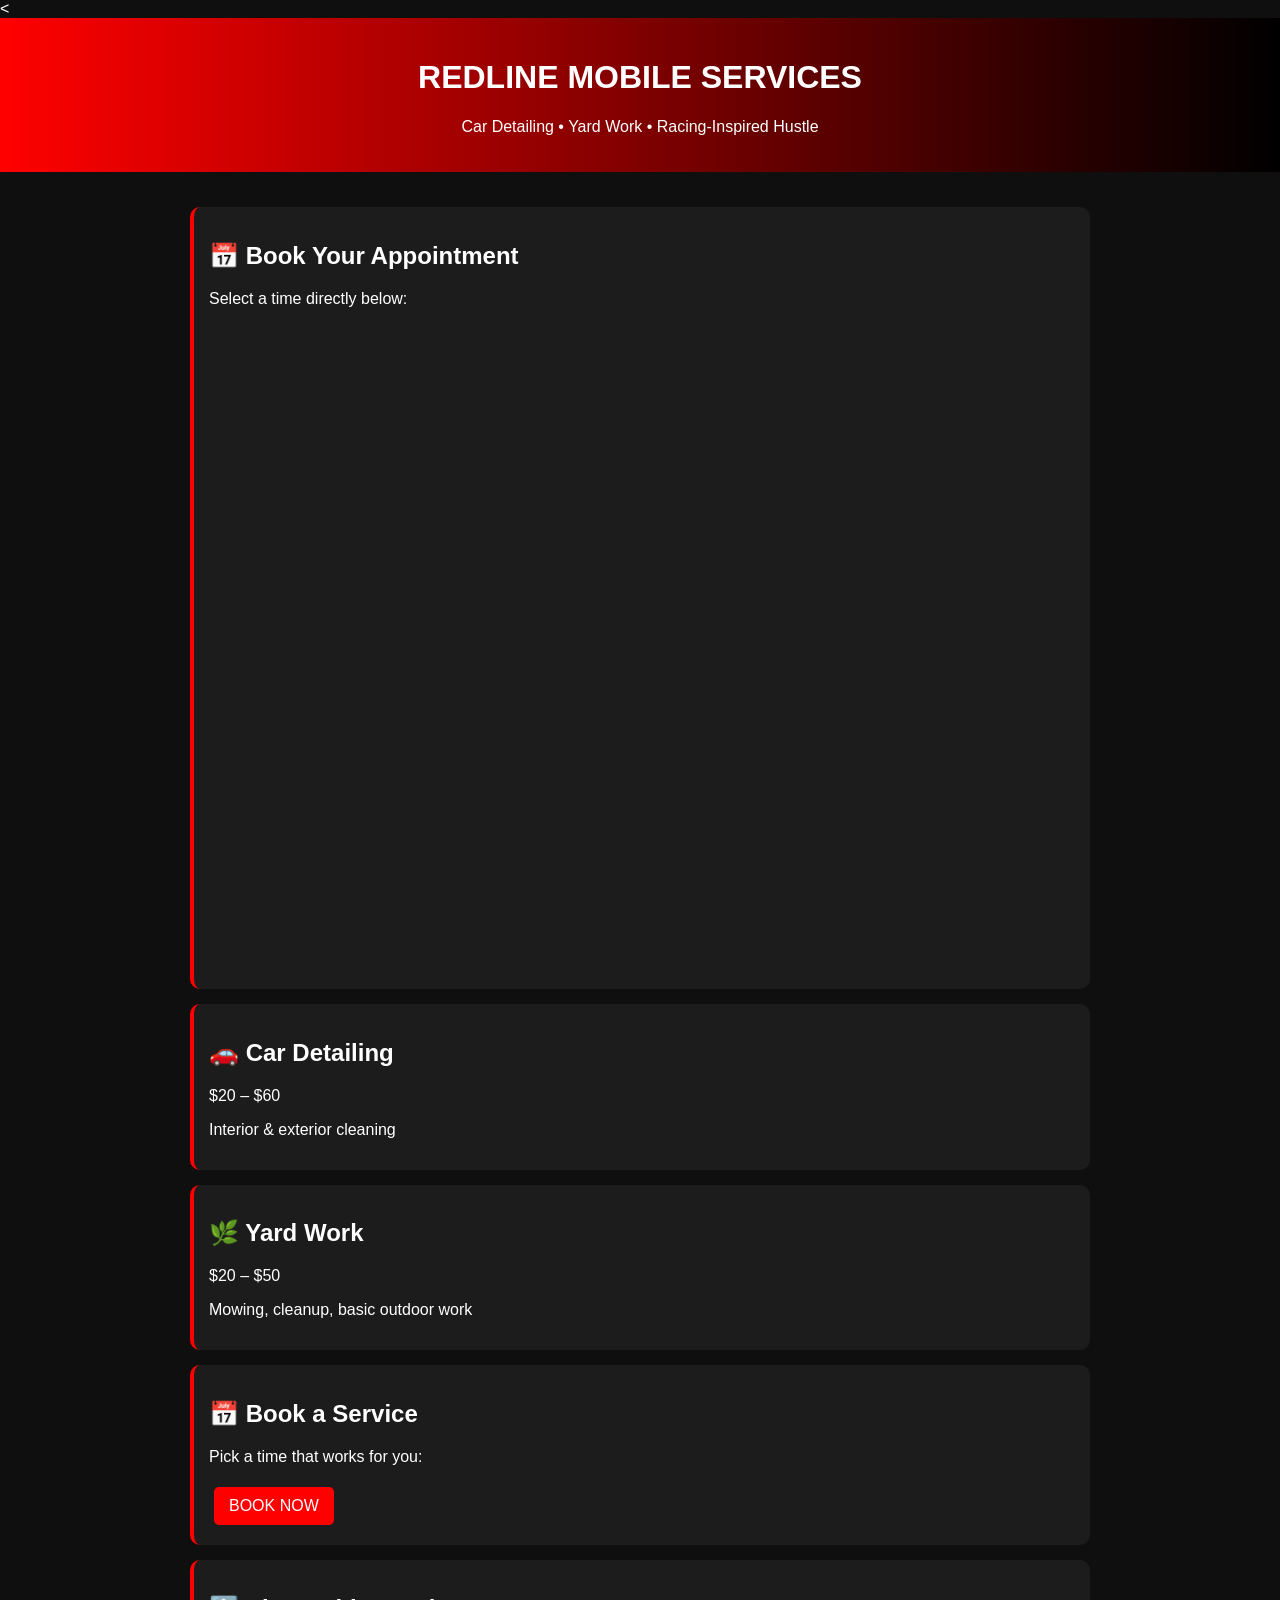
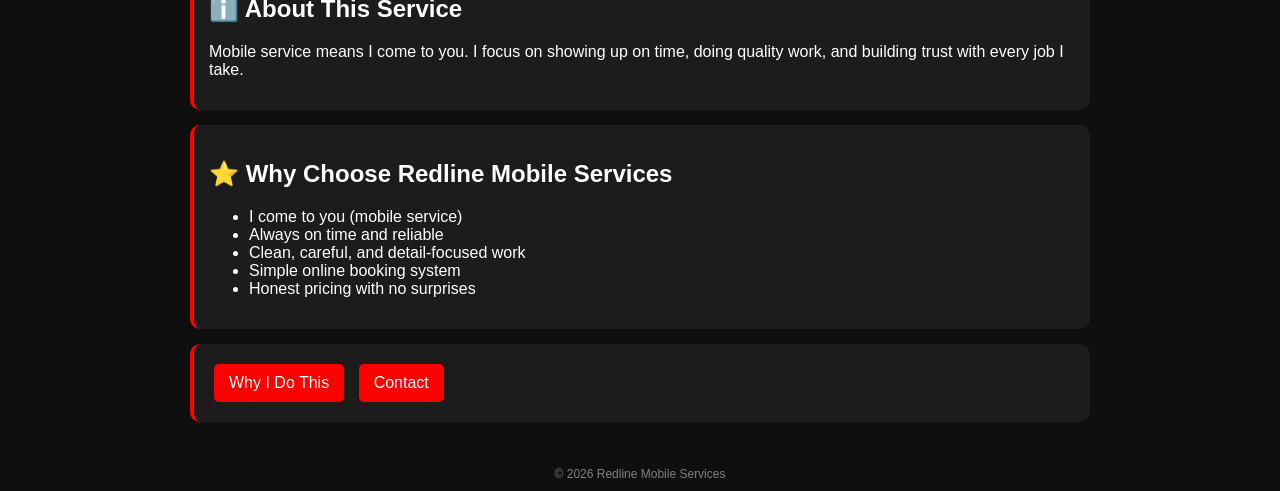
==== index.html @ f7d6ae55 "Update index.html" ====
<<!DOCTYPE html>
<html>
<head>
  <title>Redline Mobile Services</title>
  <link rel="stylesheet" href="style.css">
</head>

<body>

<header>
  <h1>REDLINE MOBILE SERVICES</h1>
  <p>Car Detailing • Yard Work • Racing-Inspired Hustle</p>
</header>

<div class="container">
<div class="card">
  <h2>📅 Book Your Appointment</h2>
  <p>Select a time directly below:</p>

  <iframe
    src="https://calendar.google.com/calendar/appointments/schedules/MBGxW4rj7pH9Lf7QA"
    style="border: 0"
    width="100%"
    height="650"
    frameborder="0">
  </iframe>
</div>
  <div class="card">
    <h2>🚗 Car Detailing</h2>
    <p>$20 – $60</p>
    <p>Interior & exterior cleaning</p>
  </div>

  <div class="card">
    <h2>🌿 Yard Work</h2>
    <p>$20 – $50</p>
    <p>Mowing, cleanup, basic outdoor work</p>
  </div>

  <div class="card">
    <h2>📅 Book a Service</h2>
    <p>Pick a time that works for you:</p>

    <a class="btn" href="https://calendar.app.google/MBGxW4rj7pH9Lf7QA" target="_blank">
      BOOK NOW
    </a>
  </div>

  <div class="card">
    <h2>ℹ️ About This Service</h2>
    <p>
      Mobile service means I come to you. I focus on showing up on time, doing quality work,
      and building trust with every job I take.
    </p>
  </div>

  <div class="card">
    <h2>⭐ Why Choose Redline Mobile Services</h2>
    <ul>
      <li>I come to you (mobile service)</li>
      <li>Always on time and reliable</li>
      <li>Clean, careful, and detail-focused work</li>
      <li>Simple online booking system</li>
      <li>Honest pricing with no surprises</li>
    </ul>
  </div>

  <div class="card">
    <a class="btn" href="about.html">Why I Do This</a>
    <a class="btn" href="contact.html">Contact</a>
  </div>

</div>

<footer>
  © 2026 Redline Mobile Services
</footer>

</body>
</html>
---- style.css ----
body {
  margin: 0;
  font-family: Arial;
  background: #0f0f0f;
  color: white;
}

header {
  background: linear-gradient(90deg, red, black);
  padding: 20px;
  text-align: center;
}

.container {
  max-width: 900px;
  margin: auto;
  padding: 20px;
}

.card {
  background: #1c1c1c;
  padding: 15px;
  margin: 15px 0;
  border-radius: 10px;
  border-left: 4px solid red;
}

input, textarea {
  width: 100%;
  padding: 10px;
  margin: 8px 0;
  border: none;
  border-radius: 5px;
}

button {
  width: 100%;
  padding: 10px;
  background: red;
  color: white;
  border: none;
  border-radius: 5px;
  cursor: pointer;
}

button:hover {
  background: darkred;
}

.btn {
  display: inline-block;
  padding: 10px 15px;
  margin: 5px;
  background: red;
  color: white;
  text-decoration: none;
  border-radius: 5px;
}

footer {
  text-align: center;
  padding: 10px;
  font-size: 12px;
  color: gray;
}
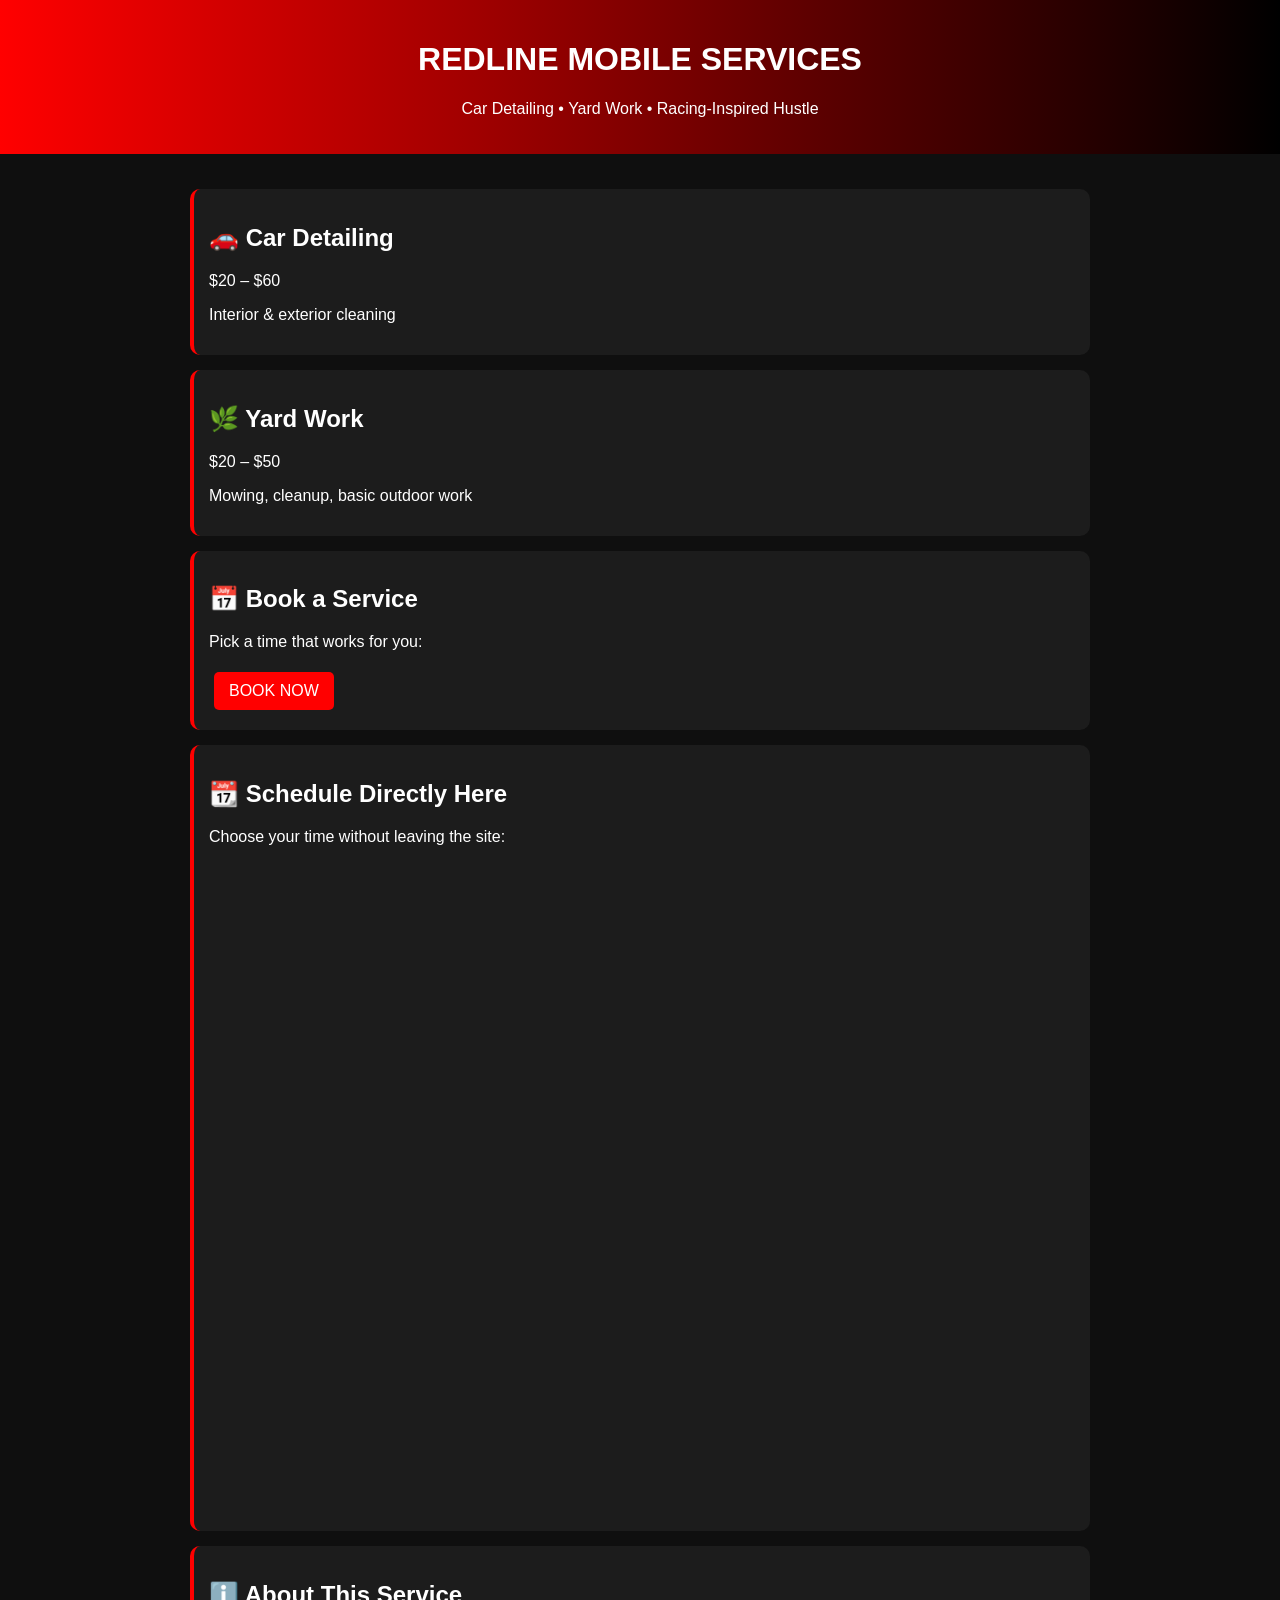
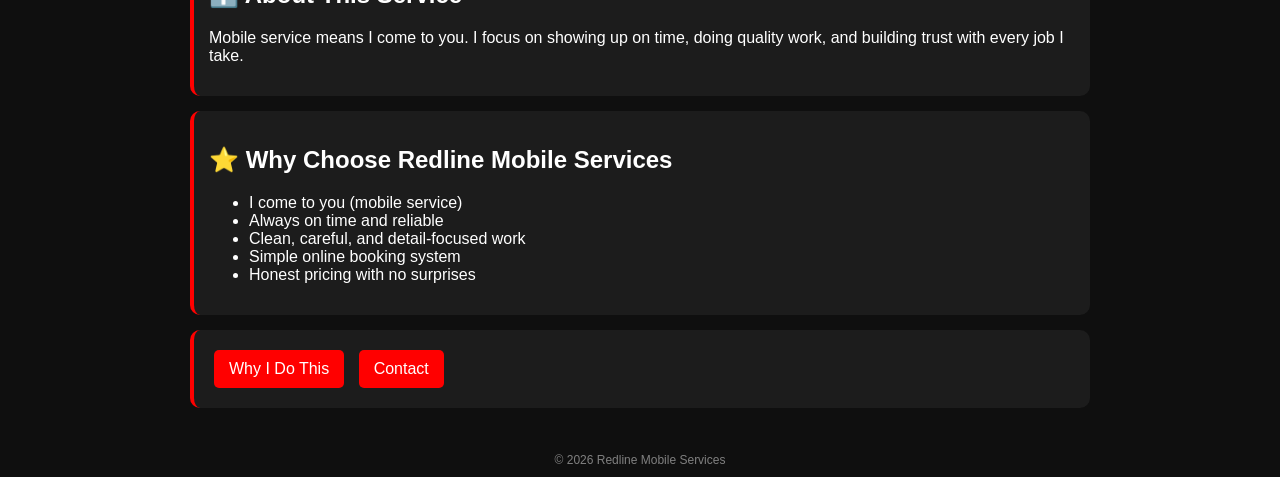
==== commit d1672a04: "Update index.html" ====
--- a/index.html
+++ b/index.html
@@ -1,4 +1,4 @@
-<<!DOCTYPE html>
+<!DOCTYPE html>
 <html>
 <head>
   <title>Redline Mobile Services</title>
@@ -13,18 +13,7 @@
 </header>
 
 <div class="container">
-<div class="card">
-  <h2>📅 Book Your Appointment</h2>
-  <p>Select a time directly below:</p>
 
-  <iframe
-    src="https://calendar.google.com/calendar/appointments/schedules/MBGxW4rj7pH9Lf7QA"
-    style="border: 0"
-    width="100%"
-    height="650"
-    frameborder="0">
-  </iframe>
-</div>
   <div class="card">
     <h2>🚗 Car Detailing</h2>
     <p>$20 – $60</p>
@@ -41,9 +30,24 @@
     <h2>📅 Book a Service</h2>
     <p>Pick a time that works for you:</p>
 
+    <!-- BUTTON OPTION -->
     <a class="btn" href="https://calendar.app.google/MBGxW4rj7pH9Lf7QA" target="_blank">
       BOOK NOW
     </a>
+  </div>
+
+  <!-- EMBEDDED BOOKING (NEW) -->
+  <div class="card">
+    <h2>📆 Schedule Directly Here</h2>
+    <p>Choose your time without leaving the site:</p>
+
+    <iframe
+      src="https://calendar.google.com/calendar/appointments/schedules/MBGxW4rj7pH9Lf7QA"
+      style="border: 0"
+      width="100%"
+      height="650"
+      frameborder="0">
+    </iframe>
   </div>
 
   <div class="card">
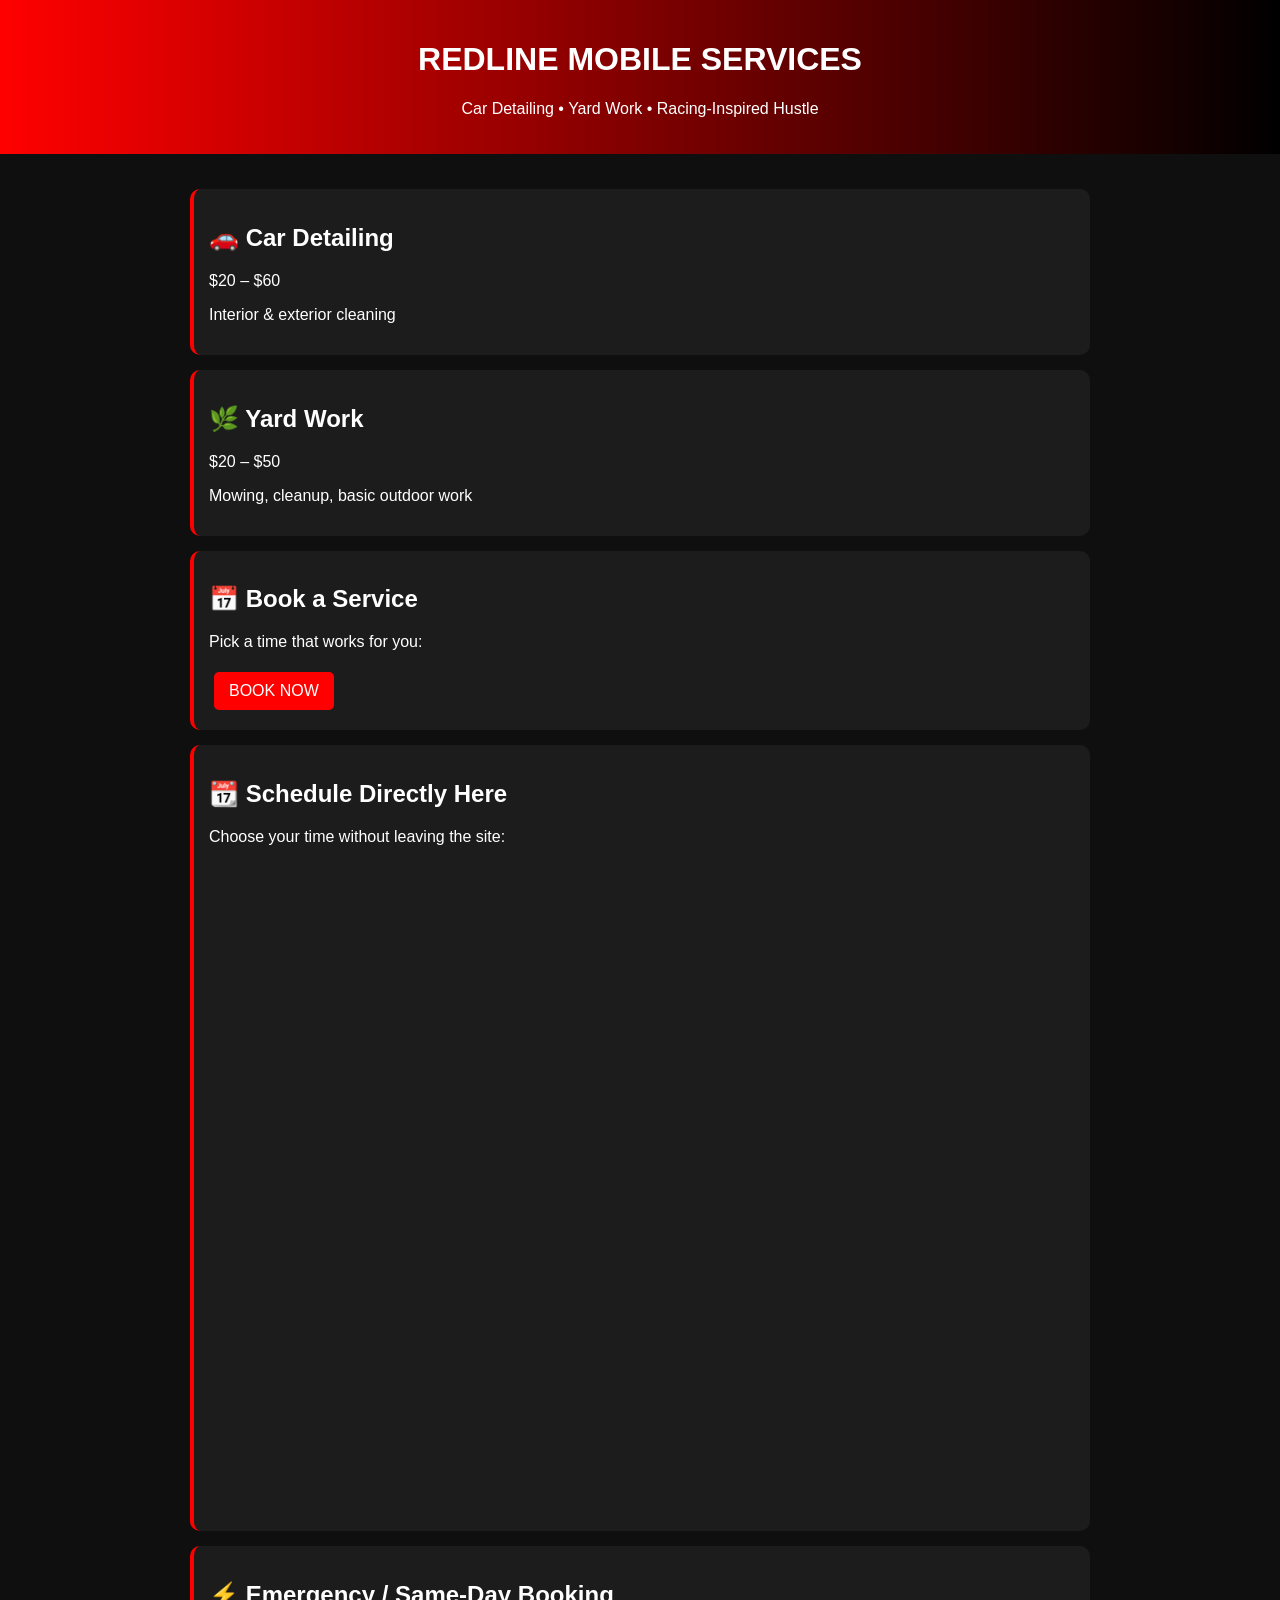
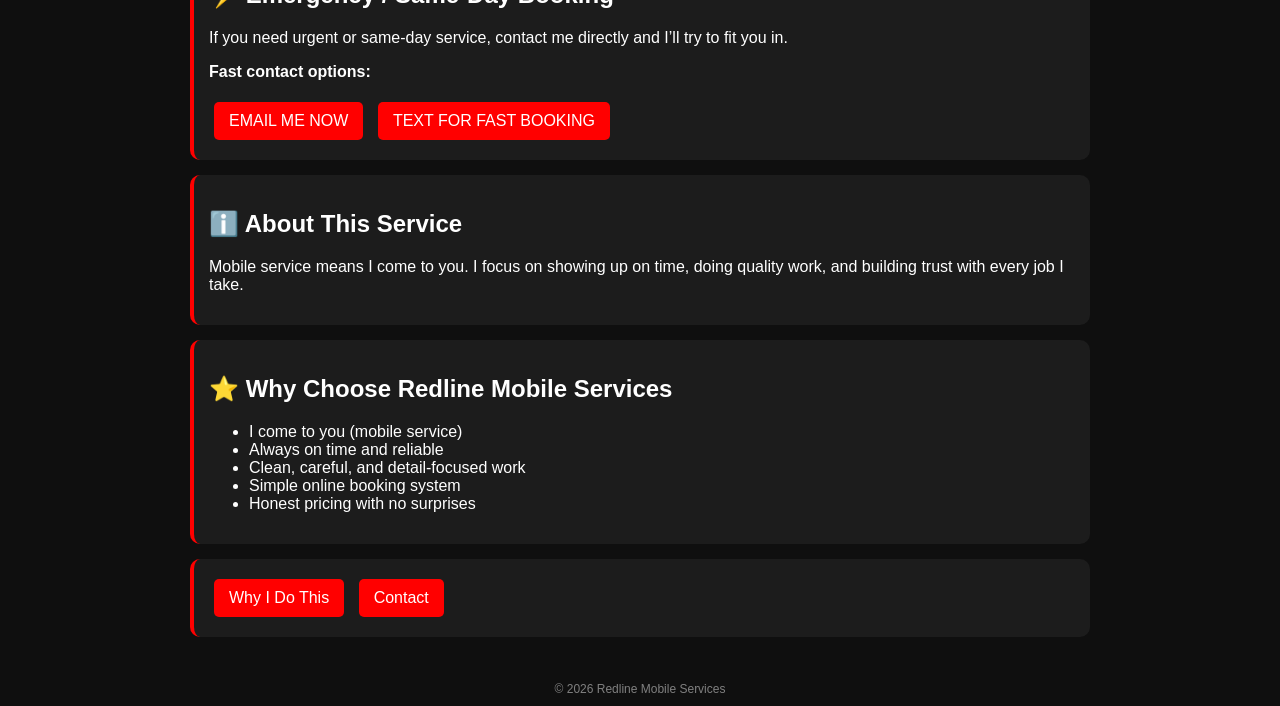
==== commit 6d1fbb7a: "Update index.html" ====
--- a/index.html
+++ b/index.html
@@ -30,13 +30,11 @@
     <h2>📅 Book a Service</h2>
     <p>Pick a time that works for you:</p>
 
-    <!-- BUTTON OPTION -->
     <a class="btn" href="https://calendar.app.google/MBGxW4rj7pH9Lf7QA" target="_blank">
       BOOK NOW
     </a>
   </div>
 
-  <!-- EMBEDDED BOOKING (NEW) -->
   <div class="card">
     <h2>📆 Schedule Directly Here</h2>
     <p>Choose your time without leaving the site:</p>
@@ -48,6 +46,21 @@
       height="650"
       frameborder="0">
     </iframe>
+  </div>
+
+  <div class="card">
+    <h2>⚡ Emergency / Same-Day Booking</h2>
+    <p>If you need urgent or same-day service, contact me directly and I’ll try to fit you in.</p>
+
+    <p><strong>Fast contact options:</strong></p>
+
+    <a class="btn" href="mailto:your@email.com">
+      EMAIL ME NOW
+    </a>
+
+    <a class="btn" href="sms:+1414XXXXXXX">
+      TEXT FOR FAST BOOKING
+    </a>
   </div>
 
   <div class="card">
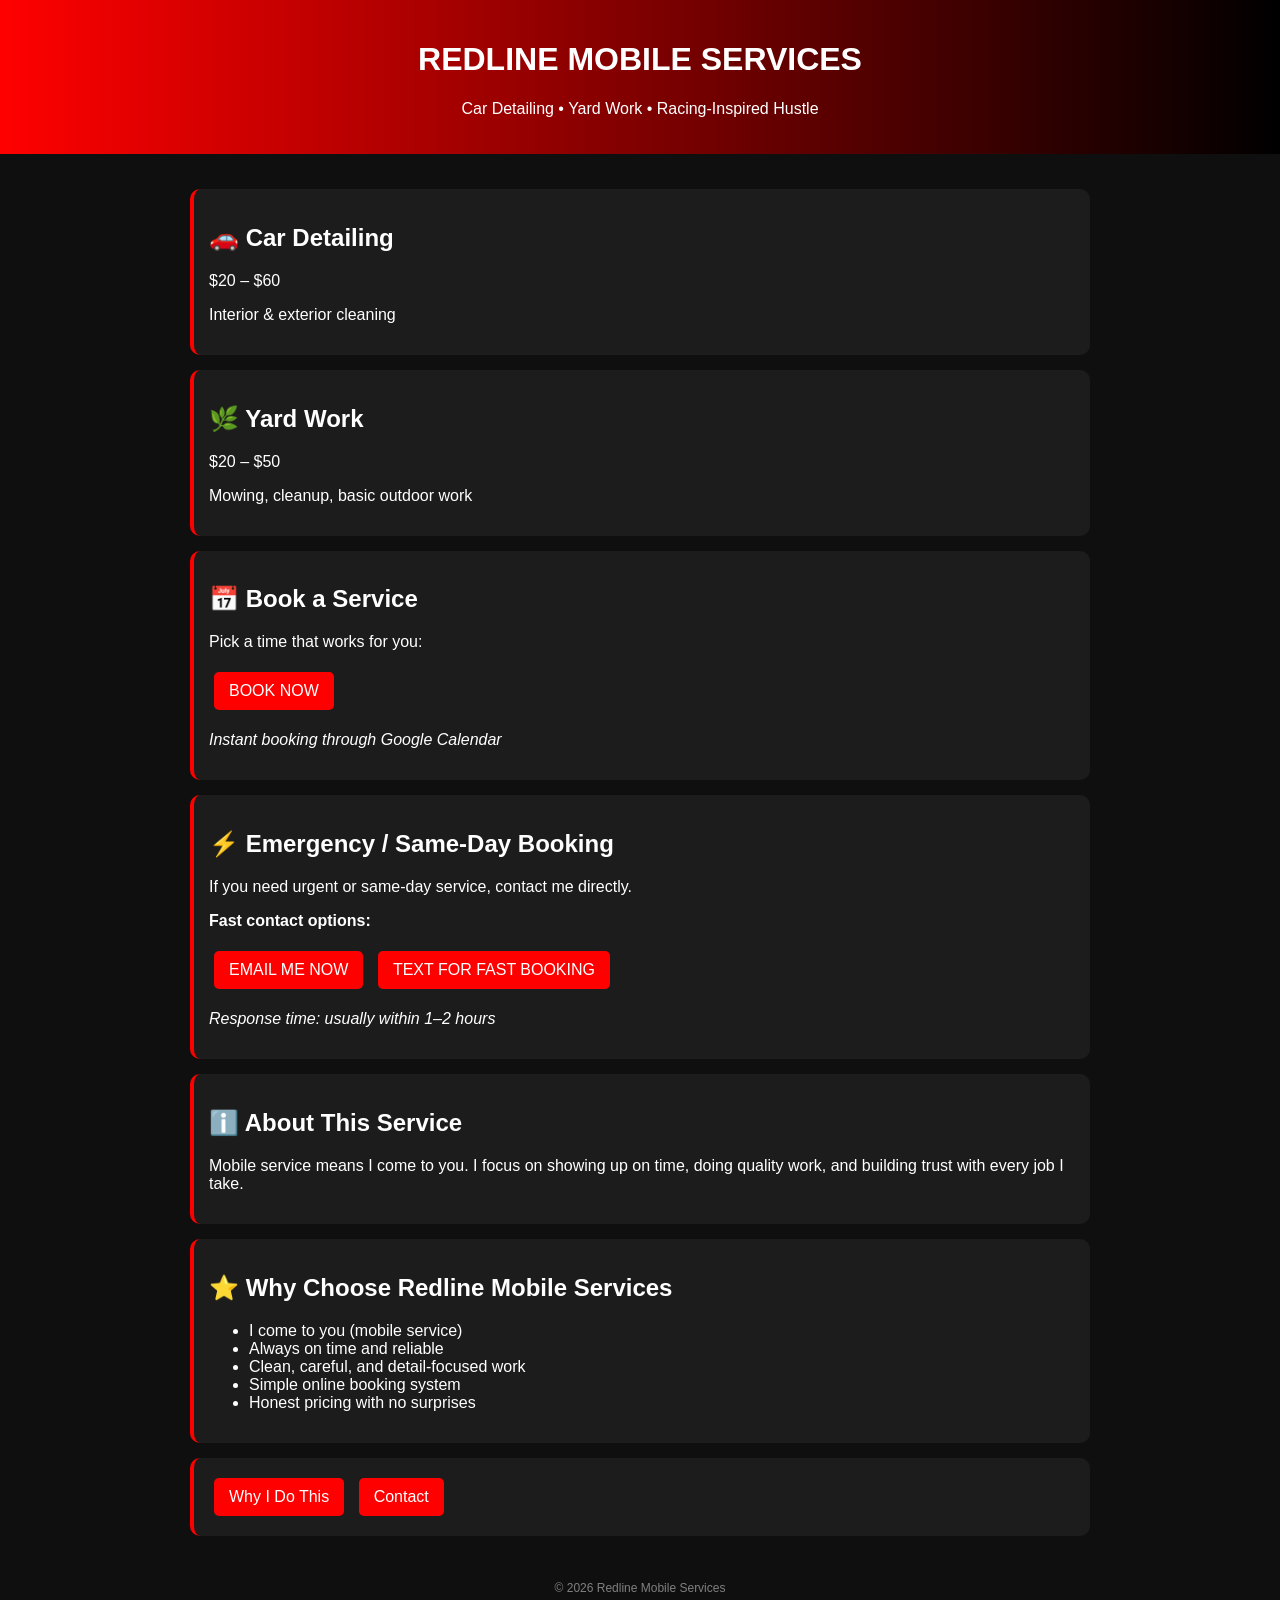
==== commit acf6bb35: "Update index.html" ====
--- a/index.html
+++ b/index.html
@@ -33,34 +33,25 @@
     <a class="btn" href="https://calendar.app.google/MBGxW4rj7pH9Lf7QA" target="_blank">
       BOOK NOW
     </a>
-  </div>
 
-  <div class="card">
-    <h2>📆 Schedule Directly Here</h2>
-    <p>Choose your time without leaving the site:</p>
-
-    <iframe
-      src="https://calendar.google.com/calendar/appointments/schedules/MBGxW4rj7pH9Lf7QA"
-      style="border: 0"
-      width="100%"
-      height="650"
-      frameborder="0">
-    </iframe>
+    <p><em>Instant booking through Google Calendar</em></p>
   </div>
 
   <div class="card">
     <h2>⚡ Emergency / Same-Day Booking</h2>
-    <p>If you need urgent or same-day service, contact me directly and I’ll try to fit you in.</p>
+    <p>If you need urgent or same-day service, contact me directly.</p>
 
     <p><strong>Fast contact options:</strong></p>
 
-    <a class="btn" href="mailto:your@email.com">
+    <a class="btn" href="mailto:redlinehenry12@gmail.com">
       EMAIL ME NOW
     </a>
 
-    <a class="btn" href="sms:+1414XXXXXXX">
+    <a class="btn" href="sms:+14143359918">
       TEXT FOR FAST BOOKING
     </a>
+
+    <p><em>Response time: usually within 1–2 hours</em></p>
   </div>
 
   <div class="card">
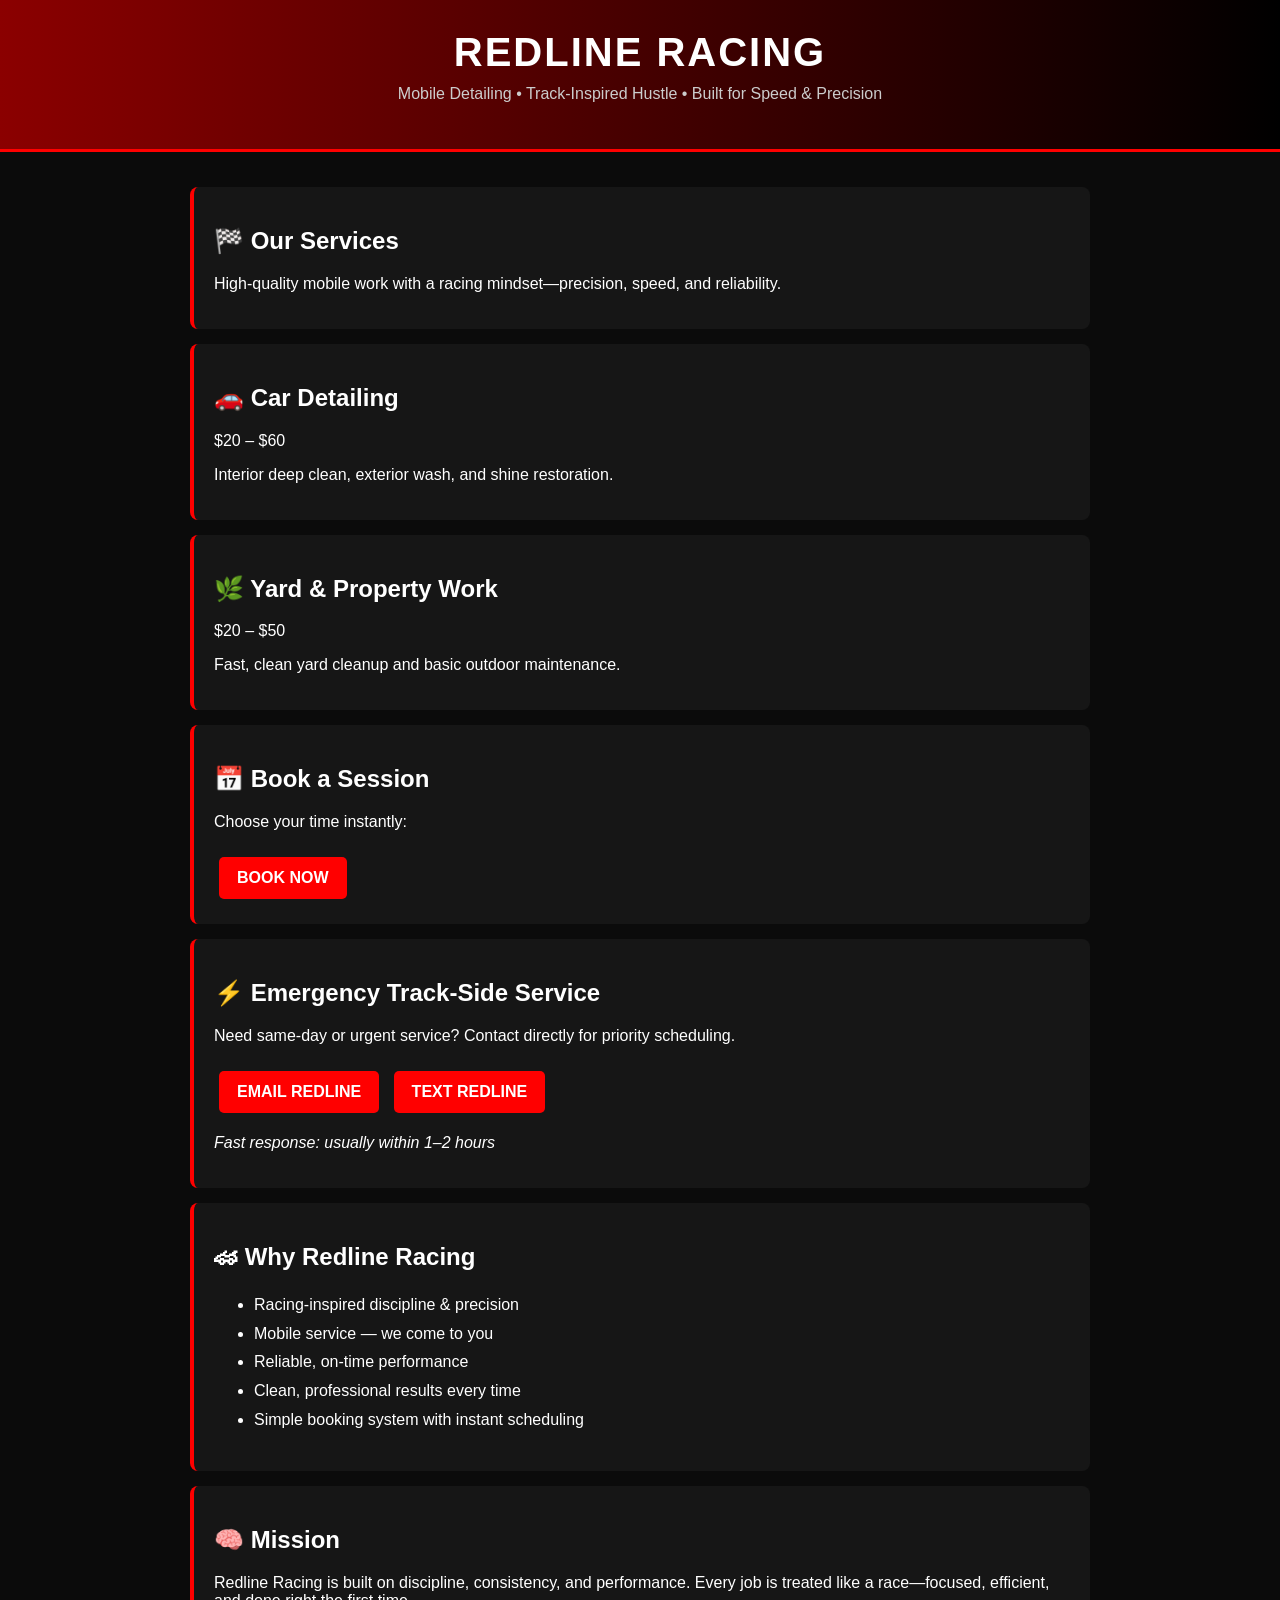
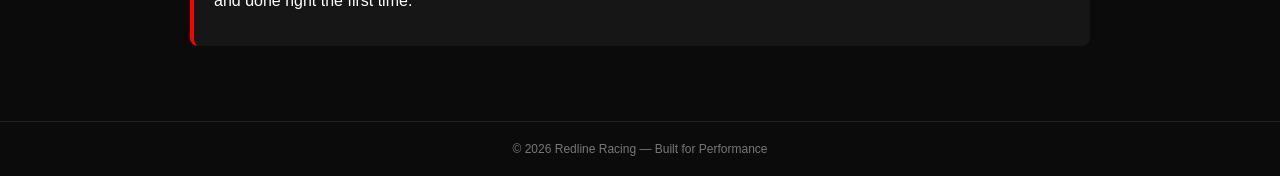
==== commit 0871a1b6: "Update index.html" ====
--- a/index.html
+++ b/index.html
@@ -1,87 +1,151 @@
 <!DOCTYPE html>
 <html>
 <head>
-  <title>Redline Mobile Services</title>
+  <title>Redline Racing</title>
   <link rel="stylesheet" href="style.css">
+
+  <style>
+    body {
+      margin: 0;
+      font-family: Arial, sans-serif;
+      background: #0b0b0b;
+      color: #ffffff;
+    }
+
+    header {
+      background: linear-gradient(90deg, #8b0000, #000000);
+      padding: 30px;
+      text-align: center;
+      border-bottom: 3px solid #ff0000;
+    }
+
+    header h1 {
+      margin: 0;
+      font-size: 40px;
+      letter-spacing: 2px;
+    }
+
+    header p {
+      margin-top: 10px;
+      color: #ccc;
+    }
+
+    .container {
+      max-width: 900px;
+      margin: auto;
+      padding: 20px;
+    }
+
+    .card {
+      background: #161616;
+      padding: 20px;
+      margin: 15px 0;
+      border-left: 4px solid #ff0000;
+      border-radius: 8px;
+    }
+
+    .btn {
+      display: inline-block;
+      padding: 12px 18px;
+      background: #ff0000;
+      color: white;
+      text-decoration: none;
+      margin-top: 10px;
+      border-radius: 5px;
+      font-weight: bold;
+    }
+
+    .btn:hover {
+      background: #cc0000;
+    }
+
+    ul {
+      line-height: 1.8;
+    }
+
+    footer {
+      text-align: center;
+      padding: 20px;
+      color: #777;
+      border-top: 1px solid #222;
+      margin-top: 40px;
+    }
+  </style>
 </head>
 
 <body>
 
 <header>
-  <h1>REDLINE MOBILE SERVICES</h1>
-  <p>Car Detailing • Yard Work • Racing-Inspired Hustle</p>
+  <h1>REDLINE RACING</h1>
+  <p>Mobile Detailing • Track-Inspired Hustle • Built for Speed & Precision</p>
 </header>
 
 <div class="container">
 
   <div class="card">
-    <h2>🚗 Car Detailing</h2>
-    <p>$20 – $60</p>
-    <p>Interior & exterior cleaning</p>
+    <h2>🏁 Our Services</h2>
+    <p>High-quality mobile work with a racing mindset—precision, speed, and reliability.</p>
   </div>
 
   <div class="card">
-    <h2>🌿 Yard Work</h2>
-    <p>$20 – $50</p>
-    <p>Mowing, cleanup, basic outdoor work</p>
+    <h2>🚗 Car Detailing</h2>
+    <p>$20 – $60</p>
+    <p>Interior deep clean, exterior wash, and shine restoration.</p>
   </div>
 
   <div class="card">
-    <h2>📅 Book a Service</h2>
-    <p>Pick a time that works for you:</p>
+    <h2>🌿 Yard & Property Work</h2>
+    <p>$20 – $50</p>
+    <p>Fast, clean yard cleanup and basic outdoor maintenance.</p>
+  </div>
+
+  <div class="card">
+    <h2>📅 Book a Session</h2>
+    <p>Choose your time instantly:</p>
 
     <a class="btn" href="https://calendar.app.google/MBGxW4rj7pH9Lf7QA" target="_blank">
       BOOK NOW
     </a>
-
-    <p><em>Instant booking through Google Calendar</em></p>
   </div>
 
   <div class="card">
-    <h2>⚡ Emergency / Same-Day Booking</h2>
-    <p>If you need urgent or same-day service, contact me directly.</p>
-
-    <p><strong>Fast contact options:</strong></p>
+    <h2>⚡ Emergency Track-Side Service</h2>
+    <p>Need same-day or urgent service? Contact directly for priority scheduling.</p>
 
     <a class="btn" href="mailto:redlinehenry12@gmail.com">
-      EMAIL ME NOW
+      EMAIL REDLINE
     </a>
 
     <a class="btn" href="sms:+14143359918">
-      TEXT FOR FAST BOOKING
+      TEXT REDLINE
     </a>
 
-    <p><em>Response time: usually within 1–2 hours</em></p>
+    <p><em>Fast response: usually within 1–2 hours</em></p>
   </div>
 
   <div class="card">
-    <h2>ℹ️ About This Service</h2>
-    <p>
-      Mobile service means I come to you. I focus on showing up on time, doing quality work,
-      and building trust with every job I take.
-    </p>
-  </div>
-
-  <div class="card">
-    <h2>⭐ Why Choose Redline Mobile Services</h2>
+    <h2>🏎 Why Redline Racing</h2>
     <ul>
-      <li>I come to you (mobile service)</li>
-      <li>Always on time and reliable</li>
-      <li>Clean, careful, and detail-focused work</li>
-      <li>Simple online booking system</li>
-      <li>Honest pricing with no surprises</li>
+      <li>Racing-inspired discipline & precision</li>
+      <li>Mobile service — we come to you</li>
+      <li>Reliable, on-time performance</li>
+      <li>Clean, professional results every time</li>
+      <li>Simple booking system with instant scheduling</li>
     </ul>
   </div>
 
   <div class="card">
-    <a class="btn" href="about.html">Why I Do This</a>
-    <a class="btn" href="contact.html">Contact</a>
+    <h2>🧠 Mission</h2>
+    <p>
+      Redline Racing is built on discipline, consistency, and performance.
+      Every job is treated like a race—focused, efficient, and done right the first time.
+    </p>
   </div>
 
 </div>
 
 <footer>
-  © 2026 Redline Mobile Services
+  © 2026 Redline Racing — Built for Performance
 </footer>
 
 </body>
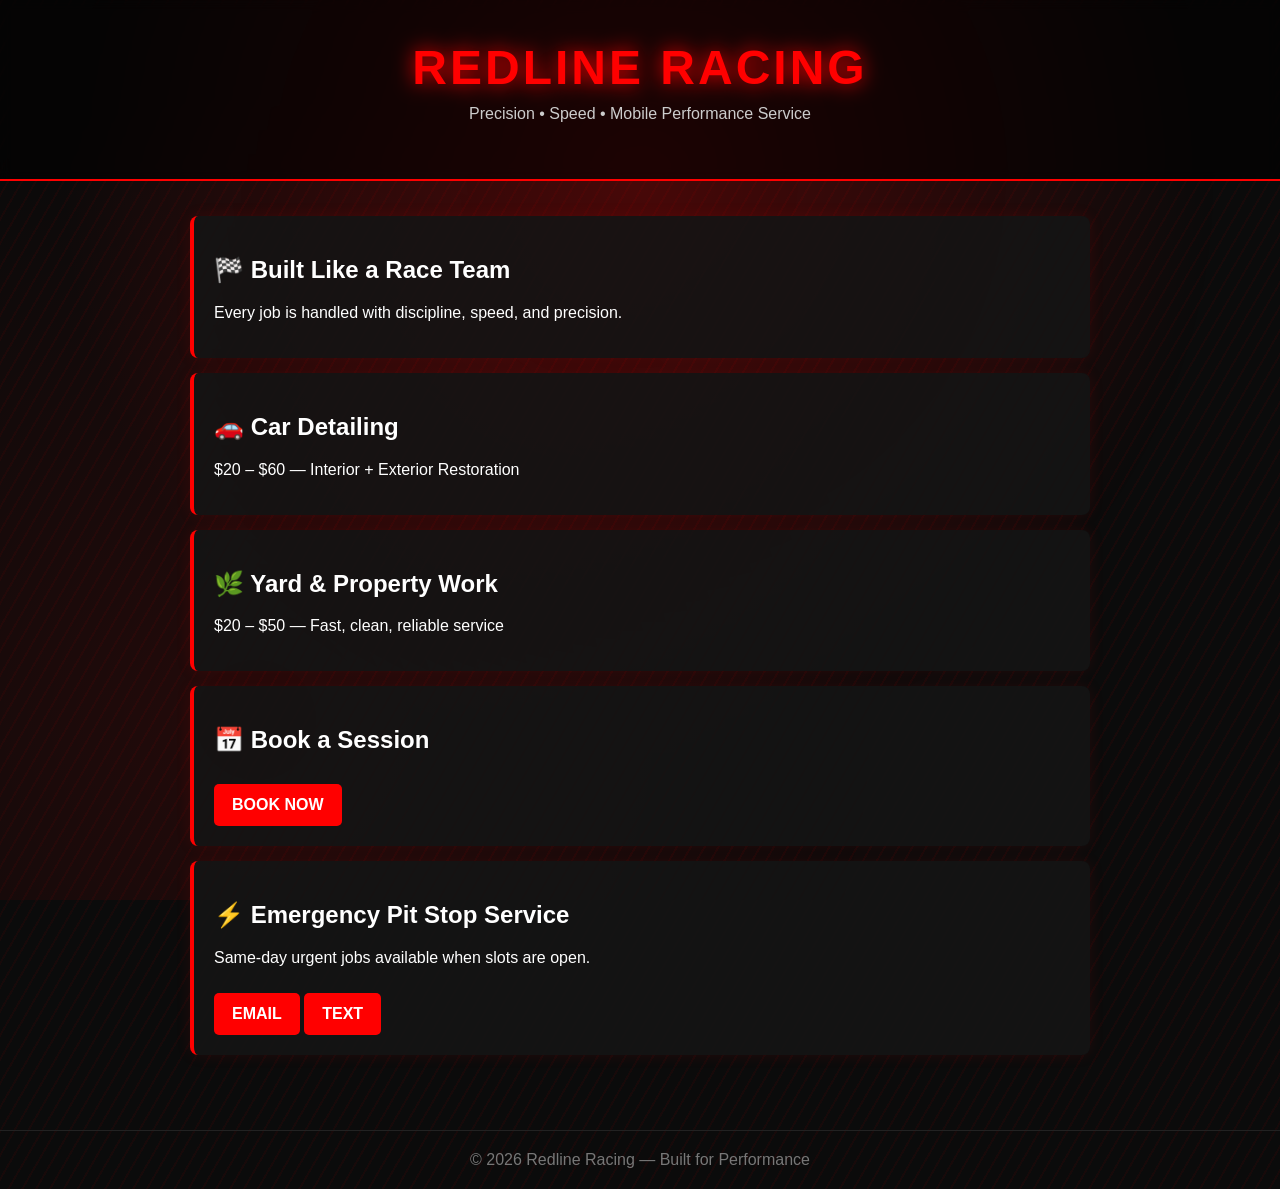
==== commit 1af124dc: "Update index.html" ====
--- a/index.html
+++ b/index.html
@@ -2,32 +2,78 @@
 <html>
 <head>
   <title>Redline Racing</title>
-  <link rel="stylesheet" href="style.css">
 
   <style>
     body {
       margin: 0;
       font-family: Arial, sans-serif;
       background: #0b0b0b;
-      color: #ffffff;
+      color: white;
+      overflow-x: hidden;
+    }
+
+    /* 🔴 Garage glow background */
+    body::before {
+      content: "";
+      position: fixed;
+      top: 0;
+      left: 0;
+      width: 100%;
+      height: 100%;
+      background: radial-gradient(circle at 50% 20%, rgba(255,0,0,0.25), transparent 60%),
+                  radial-gradient(circle at 20% 80%, rgba(255,0,0,0.10), transparent 50%);
+      z-index: -2;
+    }
+
+    /* ⚡ Speed lines animation */
+    .speedlines {
+      position: fixed;
+      width: 200%;
+      height: 200%;
+      top: -50%;
+      left: -50%;
+      background: repeating-linear-gradient(
+        120deg,
+        rgba(255,0,0,0.05) 0px,
+        rgba(255,0,0,0.05) 2px,
+        transparent 2px,
+        transparent 12px
+      );
+      animation: moveLines 6s linear infinite;
+      z-index: -1;
+    }
+
+    @keyframes moveLines {
+      0% { transform: translateX(0) translateY(0); }
+      100% { transform: translateX(-200px) translateY(200px); }
     }
 
     header {
-      background: linear-gradient(90deg, #8b0000, #000000);
-      padding: 30px;
       text-align: center;
-      border-bottom: 3px solid #ff0000;
+      padding: 40px 20px;
+      border-bottom: 2px solid #ff0000;
+      background: rgba(0,0,0,0.6);
+      backdrop-filter: blur(6px);
     }
 
     header h1 {
+      font-size: 48px;
       margin: 0;
-      font-size: 40px;
-      letter-spacing: 2px;
+      letter-spacing: 3px;
+      color: #ff0000;
+      text-shadow: 0 0 20px #ff0000;
+      animation: pulse 2s infinite;
+    }
+
+    @keyframes pulse {
+      0% { text-shadow: 0 0 10px #ff0000; }
+      50% { text-shadow: 0 0 25px #ff0000; }
+      100% { text-shadow: 0 0 10px #ff0000; }
     }
 
     header p {
+      color: #ccc;
       margin-top: 10px;
-      color: #ccc;
     }
 
     .container {
@@ -37,11 +83,12 @@
     }
 
     .card {
-      background: #161616;
+      background: rgba(20,20,20,0.9);
       padding: 20px;
       margin: 15px 0;
       border-left: 4px solid #ff0000;
       border-radius: 8px;
+      box-shadow: 0 0 15px rgba(255,0,0,0.1);
     }
 
     .btn {
@@ -53,14 +100,12 @@
       margin-top: 10px;
       border-radius: 5px;
       font-weight: bold;
+      transition: 0.2s;
     }
 
     .btn:hover {
+      transform: scale(1.05);
       background: #cc0000;
-    }
-
-    ul {
-      line-height: 1.8;
     }
 
     footer {
@@ -75,71 +120,43 @@
 
 <body>
 
+<div class="speedlines"></div>
+
 <header>
   <h1>REDLINE RACING</h1>
-  <p>Mobile Detailing • Track-Inspired Hustle • Built for Speed & Precision</p>
+  <p>Precision • Speed • Mobile Performance Service</p>
 </header>
 
 <div class="container">
 
   <div class="card">
-    <h2>🏁 Our Services</h2>
-    <p>High-quality mobile work with a racing mindset—precision, speed, and reliability.</p>
+    <h2>🏁 Built Like a Race Team</h2>
+    <p>Every job is handled with discipline, speed, and precision.</p>
   </div>
 
   <div class="card">
     <h2>🚗 Car Detailing</h2>
-    <p>$20 – $60</p>
-    <p>Interior deep clean, exterior wash, and shine restoration.</p>
+    <p>$20 – $60 — Interior + Exterior Restoration</p>
   </div>
 
   <div class="card">
     <h2>🌿 Yard & Property Work</h2>
-    <p>$20 – $50</p>
-    <p>Fast, clean yard cleanup and basic outdoor maintenance.</p>
+    <p>$20 – $50 — Fast, clean, reliable service</p>
   </div>
 
   <div class="card">
     <h2>📅 Book a Session</h2>
-    <p>Choose your time instantly:</p>
-
     <a class="btn" href="https://calendar.app.google/MBGxW4rj7pH9Lf7QA" target="_blank">
       BOOK NOW
     </a>
   </div>
 
   <div class="card">
-    <h2>⚡ Emergency Track-Side Service</h2>
-    <p>Need same-day or urgent service? Contact directly for priority scheduling.</p>
+    <h2>⚡ Emergency Pit Stop Service</h2>
+    <p>Same-day urgent jobs available when slots are open.</p>
 
-    <a class="btn" href="mailto:redlinehenry12@gmail.com">
-      EMAIL REDLINE
-    </a>
-
-    <a class="btn" href="sms:+14143359918">
-      TEXT REDLINE
-    </a>
-
-    <p><em>Fast response: usually within 1–2 hours</em></p>
-  </div>
-
-  <div class="card">
-    <h2>🏎 Why Redline Racing</h2>
-    <ul>
-      <li>Racing-inspired discipline & precision</li>
-      <li>Mobile service — we come to you</li>
-      <li>Reliable, on-time performance</li>
-      <li>Clean, professional results every time</li>
-      <li>Simple booking system with instant scheduling</li>
-    </ul>
-  </div>
-
-  <div class="card">
-    <h2>🧠 Mission</h2>
-    <p>
-      Redline Racing is built on discipline, consistency, and performance.
-      Every job is treated like a race—focused, efficient, and done right the first time.
-    </p>
+    <a class="btn" href="mailto:redlinehenry12@gmail.com">EMAIL</a>
+    <a class="btn" href="sms:+14143359918">TEXT</a>
   </div>
 
 </div>
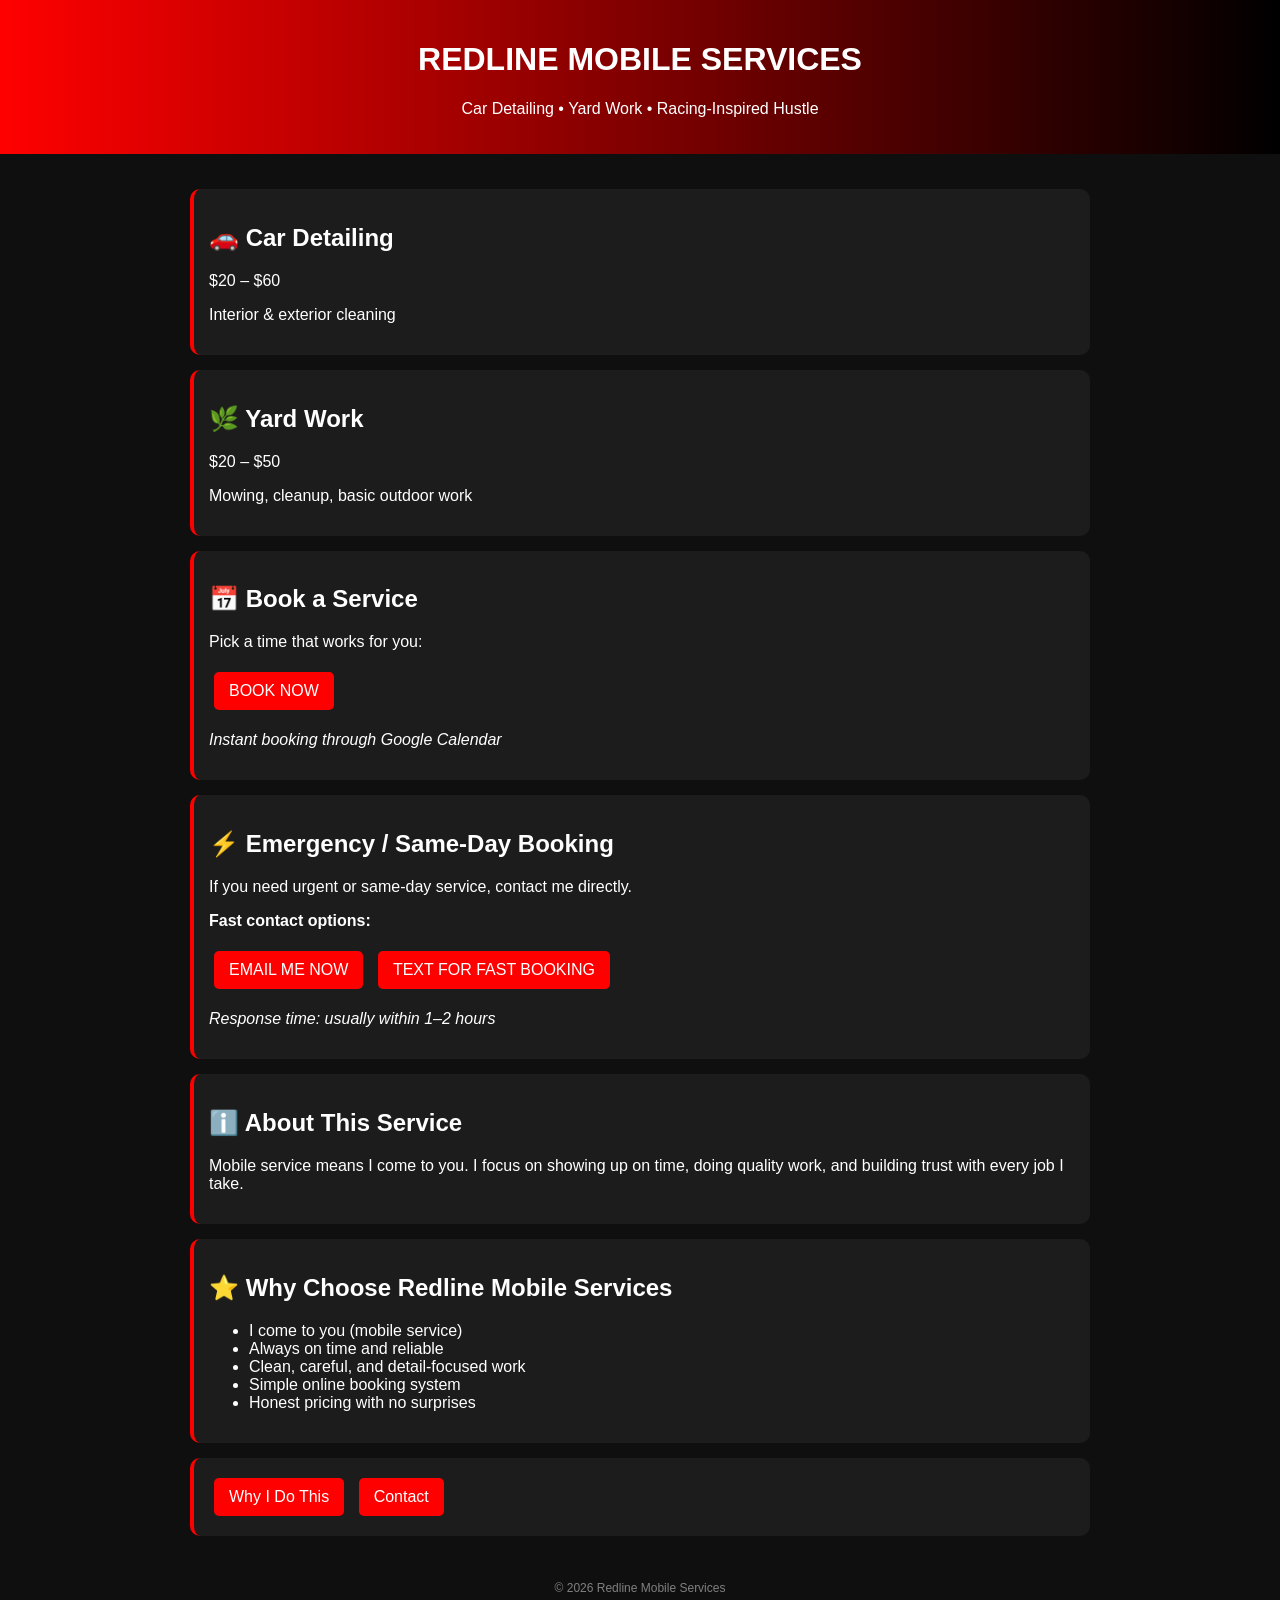
==== commit eb6946fb: "Update index.html" ====
--- a/index.html
+++ b/index.html
@@ -1,168 +1,87 @@
 <!DOCTYPE html>
 <html>
 <head>
-  <title>Redline Racing</title>
-
-  <style>
-    body {
-      margin: 0;
-      font-family: Arial, sans-serif;
-      background: #0b0b0b;
-      color: white;
-      overflow-x: hidden;
-    }
-
-    /* 🔴 Garage glow background */
-    body::before {
-      content: "";
-      position: fixed;
-      top: 0;
-      left: 0;
-      width: 100%;
-      height: 100%;
-      background: radial-gradient(circle at 50% 20%, rgba(255,0,0,0.25), transparent 60%),
-                  radial-gradient(circle at 20% 80%, rgba(255,0,0,0.10), transparent 50%);
-      z-index: -2;
-    }
-
-    /* ⚡ Speed lines animation */
-    .speedlines {
-      position: fixed;
-      width: 200%;
-      height: 200%;
-      top: -50%;
-      left: -50%;
-      background: repeating-linear-gradient(
-        120deg,
-        rgba(255,0,0,0.05) 0px,
-        rgba(255,0,0,0.05) 2px,
-        transparent 2px,
-        transparent 12px
-      );
-      animation: moveLines 6s linear infinite;
-      z-index: -1;
-    }
-
-    @keyframes moveLines {
-      0% { transform: translateX(0) translateY(0); }
-      100% { transform: translateX(-200px) translateY(200px); }
-    }
-
-    header {
-      text-align: center;
-      padding: 40px 20px;
-      border-bottom: 2px solid #ff0000;
-      background: rgba(0,0,0,0.6);
-      backdrop-filter: blur(6px);
-    }
-
-    header h1 {
-      font-size: 48px;
-      margin: 0;
-      letter-spacing: 3px;
-      color: #ff0000;
-      text-shadow: 0 0 20px #ff0000;
-      animation: pulse 2s infinite;
-    }
-
-    @keyframes pulse {
-      0% { text-shadow: 0 0 10px #ff0000; }
-      50% { text-shadow: 0 0 25px #ff0000; }
-      100% { text-shadow: 0 0 10px #ff0000; }
-    }
-
-    header p {
-      color: #ccc;
-      margin-top: 10px;
-    }
-
-    .container {
-      max-width: 900px;
-      margin: auto;
-      padding: 20px;
-    }
-
-    .card {
-      background: rgba(20,20,20,0.9);
-      padding: 20px;
-      margin: 15px 0;
-      border-left: 4px solid #ff0000;
-      border-radius: 8px;
-      box-shadow: 0 0 15px rgba(255,0,0,0.1);
-    }
-
-    .btn {
-      display: inline-block;
-      padding: 12px 18px;
-      background: #ff0000;
-      color: white;
-      text-decoration: none;
-      margin-top: 10px;
-      border-radius: 5px;
-      font-weight: bold;
-      transition: 0.2s;
-    }
-
-    .btn:hover {
-      transform: scale(1.05);
-      background: #cc0000;
-    }
-
-    footer {
-      text-align: center;
-      padding: 20px;
-      color: #777;
-      border-top: 1px solid #222;
-      margin-top: 40px;
-    }
-  </style>
+  <title>Redline Mobile Services</title>
+  <link rel="stylesheet" href="style.css">
 </head>
 
 <body>
 
-<div class="speedlines"></div>
-
 <header>
-  <h1>REDLINE RACING</h1>
-  <p>Precision • Speed • Mobile Performance Service</p>
+  <h1>REDLINE MOBILE SERVICES</h1>
+  <p>Car Detailing • Yard Work • Racing-Inspired Hustle</p>
 </header>
 
 <div class="container">
 
   <div class="card">
-    <h2>🏁 Built Like a Race Team</h2>
-    <p>Every job is handled with discipline, speed, and precision.</p>
+    <h2>🚗 Car Detailing</h2>
+    <p>$20 – $60</p>
+    <p>Interior & exterior cleaning</p>
   </div>
 
   <div class="card">
-    <h2>🚗 Car Detailing</h2>
-    <p>$20 – $60 — Interior + Exterior Restoration</p>
+    <h2>🌿 Yard Work</h2>
+    <p>$20 – $50</p>
+    <p>Mowing, cleanup, basic outdoor work</p>
   </div>
 
   <div class="card">
-    <h2>🌿 Yard & Property Work</h2>
-    <p>$20 – $50 — Fast, clean, reliable service</p>
+    <h2>📅 Book a Service</h2>
+    <p>Pick a time that works for you:</p>
+
+    <a class="btn" href="https://calendar.app.google/MBGxW4rj7pH9Lf7QA" target="_blank">
+      BOOK NOW
+    </a>
+
+    <p><em>Instant booking through Google Calendar</em></p>
   </div>
 
   <div class="card">
-    <h2>📅 Book a Session</h2>
-    <a class="btn" href="https://calendar.app.google/MBGxW4rj7pH9Lf7QA" target="_blank">
-      BOOK NOW
+    <h2>⚡ Emergency / Same-Day Booking</h2>
+    <p>If you need urgent or same-day service, contact me directly.</p>
+
+    <p><strong>Fast contact options:</strong></p>
+
+    <a class="btn" href="mailto:redlinehenry12@gmail.com">
+      EMAIL ME NOW
     </a>
+
+    <a class="btn" href="sms:+14143359918">
+      TEXT FOR FAST BOOKING
+    </a>
+
+    <p><em>Response time: usually within 1–2 hours</em></p>
   </div>
 
   <div class="card">
-    <h2>⚡ Emergency Pit Stop Service</h2>
-    <p>Same-day urgent jobs available when slots are open.</p>
+    <h2>ℹ️ About This Service</h2>
+    <p>
+      Mobile service means I come to you. I focus on showing up on time, doing quality work,
+      and building trust with every job I take.
+    </p>
+  </div>
 
-    <a class="btn" href="mailto:redlinehenry12@gmail.com">EMAIL</a>
-    <a class="btn" href="sms:+14143359918">TEXT</a>
+  <div class="card">
+    <h2>⭐ Why Choose Redline Mobile Services</h2>
+    <ul>
+      <li>I come to you (mobile service)</li>
+      <li>Always on time and reliable</li>
+      <li>Clean, careful, and detail-focused work</li>
+      <li>Simple online booking system</li>
+      <li>Honest pricing with no surprises</li>
+    </ul>
+  </div>
+
+  <div class="card">
+    <a class="btn" href="about.html">Why I Do This</a>
+    <a class="btn" href="contact.html">Contact</a>
   </div>
 
 </div>
 
 <footer>
-  © 2026 Redline Racing — Built for Performance
+  © 2026 Redline Mobile Services
 </footer>
 
 </body>
--- a/style.css
+++ b/style.css
@@ -0,0 +1,65 @@
+body {
+  margin: 0;
+  font-family: Arial;
+  background: #0f0f0f;
+  color: white;
+}
+
+header {
+  background: linear-gradient(90deg, red, black);
+  padding: 20px;
+  text-align: center;
+}
+
+.container {
+  max-width: 900px;
+  margin: auto;
+  padding: 20px;
+}
+
+.card {
+  background: #1c1c1c;
+  padding: 15px;
+  margin: 15px 0;
+  border-radius: 10px;
+  border-left: 4px solid red;
+}
+
+input, textarea {
+  width: 100%;
+  padding: 10px;
+  margin: 8px 0;
+  border: none;
+  border-radius: 5px;
+}
+
+button {
+  width: 100%;
+  padding: 10px;
+  background: red;
+  color: white;
+  border: none;
+  border-radius: 5px;
+  cursor: pointer;
+}
+
+button:hover {
+  background: darkred;
+}
+
+.btn {
+  display: inline-block;
+  padding: 10px 15px;
+  margin: 5px;
+  background: red;
+  color: white;
+  text-decoration: none;
+  border-radius: 5px;
+}
+
+footer {
+  text-align: center;
+  padding: 10px;
+  font-size: 12px;
+  color: gray;
+}
